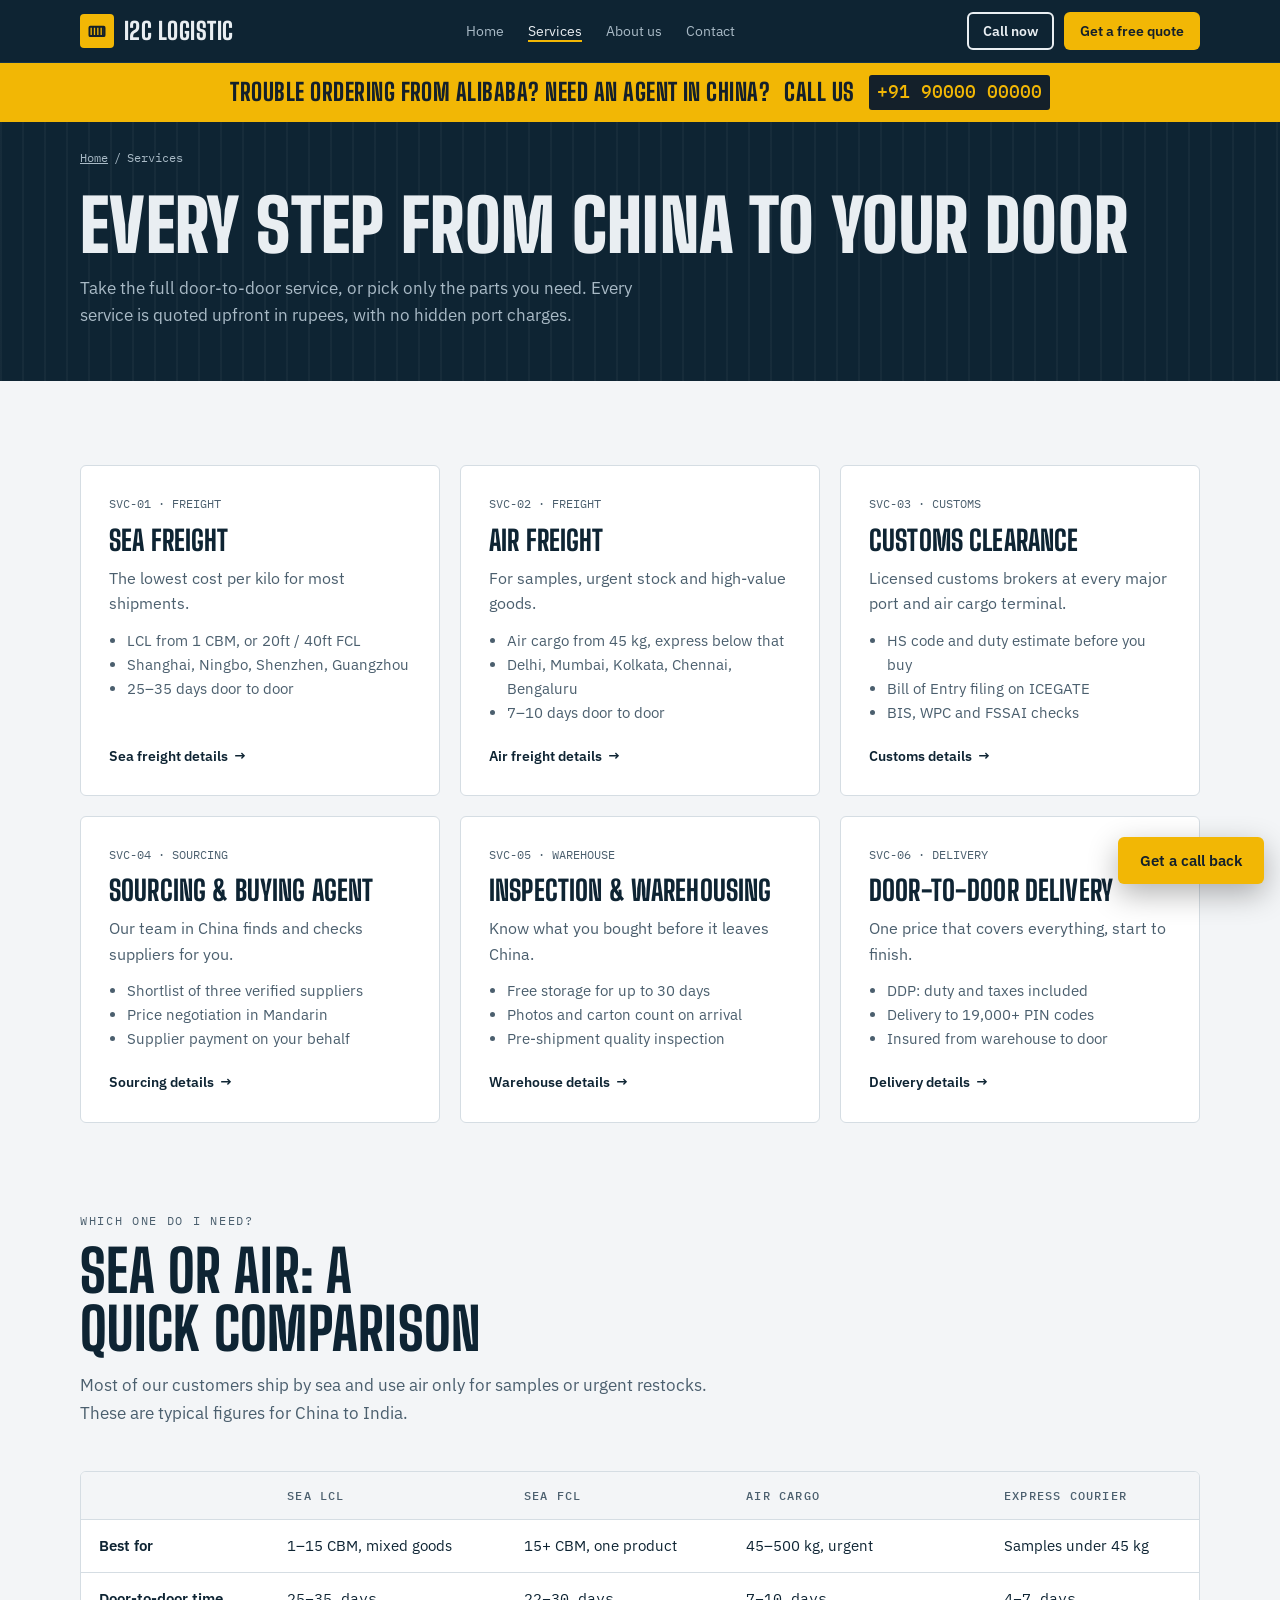
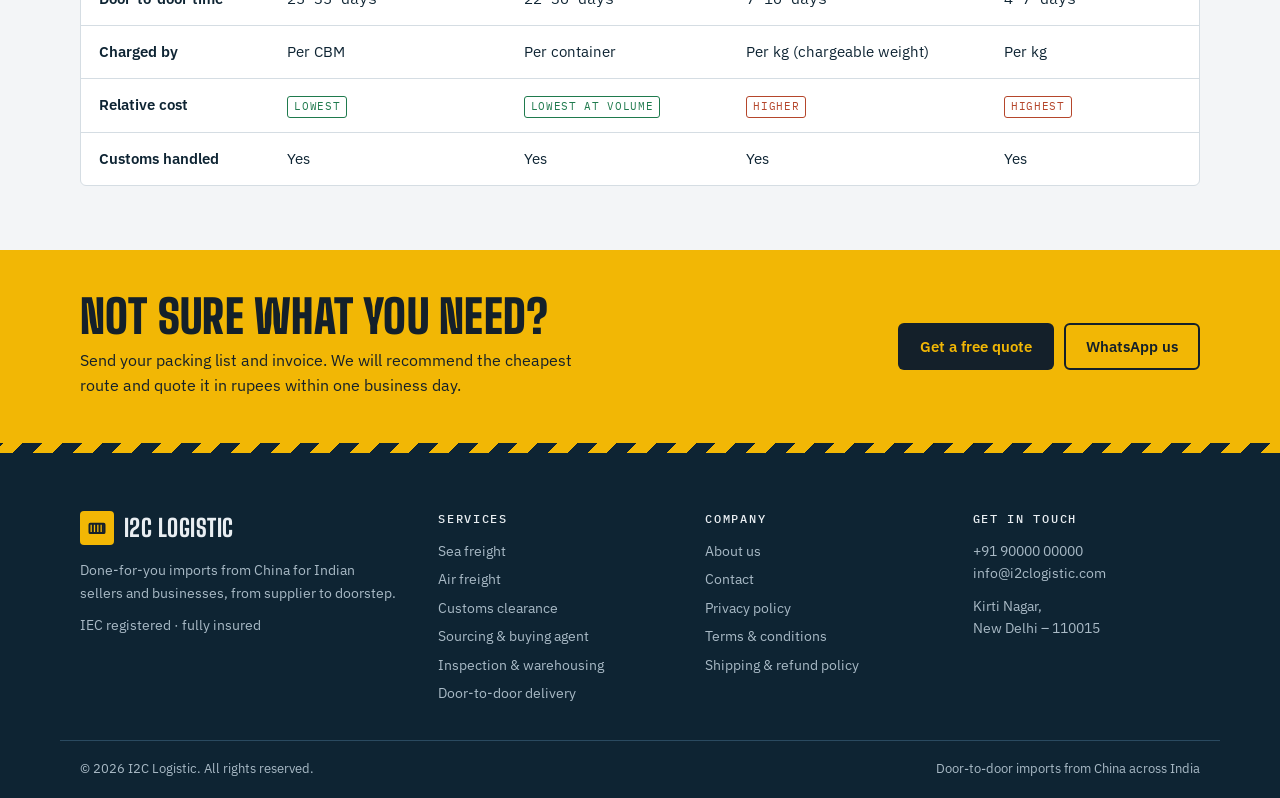
==== services.html @ 6a57fa71 "Add files via upload" ====
<!doctype html>
<html lang="en">
<head>
<meta charset="utf-8">
<meta name="viewport" content="width=device-width,initial-scale=1,viewport-fit=cover">
<title>Services · I2C Logistic</title>
<meta name="description" content="Sea freight, air freight, customs clearance, sourcing, inspection and door-to-door delivery from China to India.">
<link rel="preconnect" href="https://fonts.googleapis.com">
<link rel="preconnect" href="https://fonts.gstatic.com" crossorigin>
<link rel="stylesheet" href="https://fonts.googleapis.com/css2?family=Big+Shoulders+Display:wght@600;800;900&family=IBM+Plex+Sans:wght@400;500;600&family=IBM+Plex+Mono:wght@400;500&display=swap">
<link rel="stylesheet" href="styles.css">
</head>
<body data-page="services">
<div id="site-header"></div>

<section class="page-head">
  <div class="wrap">
    <nav class="crumbs" aria-label="Breadcrumb"><a href="index.html">Home</a> / <span>Services</span></nav>
    <h1>Every step from China to your door</h1>
    <p>Take the full door-to-door service, or pick only the parts you need. Every service is quoted upfront in rupees, with no hidden port charges.</p>
  </div>
</section>

<section class="block">
  <div class="wrap">
    <div class="services">
      <a class="svc" href="service-sea-freight.html"><span class="code">SVC-01 · FREIGHT</span><h3>Sea freight</h3><p>The lowest cost per kilo for most shipments.</p>
        <ul><li>LCL from 1 CBM, or 20ft / 40ft FCL</li><li>Shanghai, Ningbo, Shenzhen, Guangzhou</li><li>25–35 days door to door</li></ul><span class="more">Sea freight details</span></a>
      <a class="svc" href="service-air-freight.html"><span class="code">SVC-02 · FREIGHT</span><h3>Air freight</h3><p>For samples, urgent stock and high-value goods.</p>
        <ul><li>Air cargo from 45 kg, express below that</li><li>Delhi, Mumbai, Kolkata, Chennai, Bengaluru</li><li>7–10 days door to door</li></ul><span class="more">Air freight details</span></a>
      <a class="svc" href="service-customs-clearance.html"><span class="code">SVC-03 · CUSTOMS</span><h3>Customs clearance</h3><p>Licensed customs brokers at every major port and air cargo terminal.</p>
        <ul><li>HS code and duty estimate before you buy</li><li>Bill of Entry filing on ICEGATE</li><li>BIS, WPC and FSSAI checks</li></ul><span class="more">Customs details</span></a>
      <a class="svc" href="service-sourcing.html"><span class="code">SVC-04 · SOURCING</span><h3>Sourcing &amp; buying agent</h3><p>Our team in China finds and checks suppliers for you.</p>
        <ul><li>Shortlist of three verified suppliers</li><li>Price negotiation in Mandarin</li><li>Supplier payment on your behalf</li></ul><span class="more">Sourcing details</span></a>
      <a class="svc" href="service-inspection-warehousing.html"><span class="code">SVC-05 · WAREHOUSE</span><h3>Inspection &amp; warehousing</h3><p>Know what you bought before it leaves China.</p>
        <ul><li>Free storage for up to 30 days</li><li>Photos and carton count on arrival</li><li>Pre-shipment quality inspection</li></ul><span class="more">Warehouse details</span></a>
      <a class="svc" href="service-door-delivery.html"><span class="code">SVC-06 · DELIVERY</span><h3>Door-to-door delivery</h3><p>One price that covers everything, start to finish.</p>
        <ul><li>DDP: duty and taxes included</li><li>Delivery to 19,000+ PIN codes</li><li>Insured from warehouse to door</li></ul><span class="more">Delivery details</span></a>
    </div>
  </div>
</section>

<section class="block tight" style="padding-top:0">
  <div class="wrap">
    <div class="sec-head">
      <span class="eyebrow">Which one do I need?</span>
      <h2>Sea or air: a quick comparison</h2>
      <p>Most of our customers ship by sea and use air only for samples or urgent restocks. These are typical figures for China to India.</p>
    </div>
    <div class="table-wrap">
      <table>
        <thead><tr><th></th><th>Sea LCL</th><th>Sea FCL</th><th>Air cargo</th><th>Express courier</th></tr></thead>
        <tbody>
          <tr><td>Best for</td><td>1–15 CBM, mixed goods</td><td>15+ CBM, one product</td><td>45–500 kg, urgent</td><td>Samples under 45 kg</td></tr>
          <tr><td>Door-to-door time</td><td class="num">25–35 days</td><td class="num">22–30 days</td><td class="num">7–10 days</td><td class="num">4–7 days</td></tr>
          <tr><td>Charged by</td><td>Per CBM</td><td>Per container</td><td>Per kg (chargeable weight)</td><td>Per kg</td></tr>
          <tr><td>Relative cost</td><td><span class="pill">Lowest</span></td><td><span class="pill">Lowest at volume</span></td><td><span class="pill warn">Higher</span></td><td><span class="pill warn">Highest</span></td></tr>
          <tr><td>Customs handled</td><td>Yes</td><td>Yes</td><td>Yes</td><td>Yes</td></tr>
        </tbody>
      </table>
    </div>
  </div>
</section>

<section class="cta-band">
  <div class="wrap">
    <div><h2>Not sure what you need?</h2><p>Send your packing list and invoice. We will recommend the cheapest route and quote it in rupees within one business day.</p></div>
    <div class="acts"><a class="btn btn-navy" href="contact.html#quote">Get a free quote</a><a class="btn btn-ghost" data-wa href="#" target="_blank" rel="noopener">WhatsApp us</a></div>
  </div>
</section>

<div id="site-footer"></div>
<script src="site.js"></script>
</body>
</html>
---- styles.css ----
/* I2C Logistic — shared styles.
   Layout: a port-side site. Navy harbour ground, cargo-yellow hazard accent, manifest/bill-of-lading details set in mono. */
:root{
  --bg:#F3F5F7;
  --surface:#FFFFFF;
  --ink:#0E2433;
  --muted:#4B5F6E;
  --line:#D5DDE3;
  --navy:#0E2433;
  --navy-2:#163449;
  --navy-line:#2A4A60;
  --on-navy:#E9EEF2;
  --on-navy-muted:#A9BAC6;
  --yellow:#F2B705;
  --on-yellow:#14202A;
  --rust:#B5462B;
  --ok:#1F7A4D;
  --wa:#1FA855;
  --on-wa:#FFFFFF;
  --display:"Big Shoulders Display","Arial Narrow",Impact,sans-serif;
  --body:"IBM Plex Sans",system-ui,-apple-system,"Segoe UI",sans-serif;
  --mono:"IBM Plex Mono",ui-monospace,Consolas,monospace;
  --r:6px;
  --wrap:1160px;
}
@media (prefers-color-scheme:dark){:root:not([data-theme="light"]){
  --bg:#0A1A25;--surface:#10232F;--ink:#E6ECF0;--muted:#9DB0BD;--line:#21394A;
  --navy:#06131C;--navy-2:#0F2533;--navy-line:#1E3A4D;--on-navy:#E9EEF2;--on-navy-muted:#93A7B5;
  --yellow:#F5C02A;--on-yellow:#14202A;--rust:#E07457;--ok:#4CC28A;color-scheme:dark}}
:root[data-theme="dark"]{
  --bg:#0A1A25;--surface:#10232F;--ink:#E6ECF0;--muted:#9DB0BD;--line:#21394A;
  --navy:#06131C;--navy-2:#0F2533;--navy-line:#1E3A4D;--on-navy:#E9EEF2;--on-navy-muted:#93A7B5;
  --yellow:#F5C02A;--on-yellow:#14202A;--rust:#E07457;--ok:#4CC28A;color-scheme:dark}

*{box-sizing:border-box}
html{scroll-behavior:smooth}
body{margin:0;background:var(--bg);color:var(--ink);font-family:var(--body);font-size:16px;line-height:1.6}
img{max-width:100%}
[hidden]{display:none!important}
.wrap{max-width:var(--wrap);margin-inline:auto;padding-inline:20px}
h1,h2,h3{font-family:var(--display);line-height:1;margin:0;text-wrap:balance;letter-spacing:.005em}
p{margin:0}
a{color:inherit}
.eyebrow{font-family:var(--mono);font-size:12px;letter-spacing:.14em;text-transform:uppercase;color:var(--muted)}
.btn{display:inline-flex;align-items:center;justify-content:center;gap:8px;font:600 15px/1 var(--body);padding:14px 20px;border-radius:var(--r);border:2px solid transparent;cursor:pointer;text-decoration:none;transition:transform .15s ease,background .15s ease}
.btn:hover{transform:translateY(-1px)}
.btn:focus-visible,input:focus-visible,select:focus-visible,summary:focus-visible,a:focus-visible{outline:3px solid var(--yellow);outline-offset:2px}
.btn-yellow{background:var(--yellow);color:var(--on-yellow)}
.btn-ghost{border-color:currentColor;background:transparent}
.btn-wa{background:var(--wa);color:var(--on-wa)}
@media (prefers-reduced-motion:reduce){html{scroll-behavior:auto}.btn{transition:none}}

/* hazard stripe */
.hazard{height:10px;background:repeating-linear-gradient(-45deg,var(--yellow) 0 14px,var(--navy) 14px 28px)}

/* header */
header{position:sticky;top:env(safe-area-inset-top,0px);z-index:20;background:var(--navy);color:var(--on-navy);border-bottom:1px solid var(--navy-2)}
.nav{display:flex;align-items:center;justify-content:space-between;gap:16px;padding-block:12px}
.logo{display:flex;align-items:center;gap:10px;text-decoration:none;font-family:var(--display);font-weight:800;font-size:24px;letter-spacing:.02em;text-transform:uppercase;color:var(--on-navy)}
.logo-mark{width:34px;height:34px;display:grid;place-items:center;background:var(--yellow);color:var(--on-yellow);border-radius:4px;flex:none}
.nav-links{display:flex;gap:24px;font-size:14px;align-items:center}
.nav-links a{text-decoration:none;color:var(--on-navy-muted)}
.nav-links a:hover,.nav-links a[aria-current]{color:var(--on-navy)}
.nav-links a[aria-current]{box-shadow:inset 0 -2px 0 var(--yellow)}
.nav-cta{display:flex;gap:10px}
.nav-cta .btn{padding:10px 14px;font-size:14px}
.nav-cta .btn-ghost{color:var(--on-navy)}
@media (max-width:900px){.nav-links{display:none}}
@media (max-width:520px){.nav-cta .btn-ghost{display:none}.logo{font-size:20px}}
.mnav{display:none;background:var(--navy-2);border-bottom:1px solid var(--navy-line)}
.mnav .wrap{display:flex;gap:18px;overflow-x:auto;padding-block:10px;font-size:14px;white-space:nowrap}
.mnav a{color:var(--on-navy-muted);text-decoration:none}
.mnav a[aria-current]{color:var(--yellow)}
@media (max-width:900px){.mnav{display:block}}

/* agent strip */
.strip{background:var(--yellow);color:var(--on-yellow)}
.strip .wrap{display:flex;flex-wrap:wrap;justify-content:center;gap:6px 14px;padding-block:10px;font-family:var(--display);font-weight:800;font-size:clamp(18px,2.4vw,24px);text-transform:uppercase;letter-spacing:.02em;text-align:center}
.strip b{font-family:var(--mono);font-weight:500;font-size:.75em;letter-spacing:0;align-self:center;background:var(--on-yellow);color:var(--yellow);padding:3px 8px;border-radius:3px}

/* hero */
.hero{background:var(--navy);color:var(--on-navy);position:relative;overflow:hidden}
.hero::before{content:"";position:absolute;inset:0;background:repeating-linear-gradient(90deg,rgba(255,255,255,.035) 0 2px,transparent 2px 22px);pointer-events:none}
.hero-grid{position:relative;display:grid;grid-template-columns:1.15fr .85fr;gap:48px;padding-block:64px 72px;align-items:start}
.hero-grid > *{min-width:0}
.hero h1{font-size:clamp(46px,7vw,92px);font-weight:900;text-transform:uppercase}
.hero h1 em{font-style:normal;color:var(--yellow)}
.hero .lede{margin-top:22px;max-width:56ch;color:var(--on-navy-muted);font-size:18px}
.hero .eyebrow{color:var(--yellow);margin-bottom:18px;display:block}
.hero-actions{display:flex;flex-wrap:wrap;gap:12px;margin-top:30px}
.hero-actions .btn-ghost{color:var(--on-navy)}
.callback{display:flex;flex-wrap:wrap;gap:8px;margin-top:28px;max-width:480px}
.callback .cc{font-family:var(--mono);background:var(--navy-2);border:1px solid var(--navy-line);border-radius:var(--r);padding:0 12px;display:flex;align-items:center;color:var(--on-navy-muted)}
.callback input{flex:1 1 180px;min-width:0;background:var(--navy-2);border:1px solid var(--navy-line);color:var(--on-navy);border-radius:var(--r);padding:13px 14px;font:16px var(--mono)}
.callback small{flex-basis:100%;color:var(--on-navy-muted);font-size:13px}
.callback-msg{flex-basis:100%;font-size:14px;color:var(--yellow)}

/* service-page hero is shorter */
.hero.svc-hero h1{font-size:clamp(42px,6vw,76px)}
.hero.svc-hero .hero-grid{padding-block:40px 64px}
.crumbs{position:relative;font-family:var(--mono);font-size:12px;color:var(--on-navy-muted);padding-top:26px;display:flex;flex-wrap:wrap;gap:6px}
.crumbs a{color:var(--on-navy-muted)}
.crumbs a:hover{color:var(--on-navy)}

/* manifest card */
.manifest{background:var(--surface);color:var(--ink);border-radius:var(--r);box-shadow:0 30px 60px -20px rgba(0,0,0,.5);font-family:var(--mono);font-size:13px;overflow:hidden;transform:rotate(1.2deg)}
.svc-hero .manifest{transform:none}
.manifest-head{display:flex;justify-content:space-between;align-items:center;gap:10px;padding:14px 18px;border-bottom:2px dashed var(--line)}
.manifest-head strong{font-family:var(--display);font-size:22px;letter-spacing:.04em;text-transform:uppercase}
.stamp{border:2px solid var(--ok);color:var(--ok);padding:2px 8px;font-size:11px;letter-spacing:.12em;text-transform:uppercase;transform:rotate(-6deg);border-radius:3px;white-space:nowrap}
.manifest dl{margin:0;display:grid;grid-template-columns:auto 1fr}
.manifest dt,.manifest dd{margin:0;padding:9px 18px;border-bottom:1px solid var(--line)}
.manifest dt{color:var(--muted);text-transform:uppercase;font-size:11px;letter-spacing:.1em;align-self:center}
.manifest dd{text-align:right;font-variant-numeric:tabular-nums}
.manifest dl > :nth-last-child(-n+2){border-bottom:0}
.route{display:flex;align-items:center;gap:10px;padding:16px 18px;background:var(--bg);border-top:1px solid var(--line)}
.route span{flex:none}
.route .track{flex:1;height:2px;background:repeating-linear-gradient(90deg,var(--muted) 0 6px,transparent 6px 12px);position:relative}
.route .ship{position:absolute;top:-9px;left:0;font-size:14px;animation:sail 6s ease-in-out infinite alternate}
@keyframes sail{to{left:calc(100% - 16px)}}
@media (prefers-reduced-motion:reduce){.route .ship{animation:none;left:55%}}
@media (max-width:900px){.hero-grid{grid-template-columns:1fr;padding-block:44px 56px}.manifest{transform:none}}

/* journey band */
.journey{background:var(--surface);border-bottom:1px solid var(--line)}
.journey ol{list-style:none;margin:0 auto;padding:0;display:grid;grid-template-columns:repeat(4,1fr)}
.journey li{padding:22px 20px;border-left:1px solid var(--line);display:flex;flex-direction:column;gap:4px}
.journey li:first-child{border-left:0}
.journey .k{font-family:var(--mono);font-size:11px;letter-spacing:.12em;text-transform:uppercase;color:var(--rust)}
.journey strong{font-family:var(--display);font-size:22px;text-transform:uppercase;letter-spacing:.02em}
.journey small{color:var(--muted);font-size:14px}
@media (max-width:760px){.journey ol{grid-template-columns:1fr 1fr}.journey li:nth-child(3){border-left:0}.journey li:nth-child(n+3){border-top:1px solid var(--line)}}

/* trust */
.trust{display:flex;flex-wrap:wrap;gap:10px 28px;justify-content:center;padding-block:22px;font-size:14px;color:var(--muted)}
.trust span{display:flex;align-items:center;gap:8px}
.trust span::before{content:"";width:8px;height:8px;background:var(--yellow);border:1px solid var(--on-yellow);transform:rotate(45deg)}

section.block{padding-block:84px}
section.block.tight{padding-block:64px}
.sec-head{max-width:640px;margin-bottom:44px}
.sec-head h2{font-size:clamp(36px,5vw,58px);font-weight:800;text-transform:uppercase;margin-top:10px}
.sec-head p{margin-top:14px;color:var(--muted);font-size:17px}
.sec-row{display:flex;flex-wrap:wrap;justify-content:space-between;align-items:end;gap:20px;margin-bottom:44px}
.sec-row .sec-head{margin-bottom:0}

/* services grid (home + overview + "more services") */
.services{display:grid;grid-template-columns:repeat(3,1fr);gap:20px}
.svc{background:var(--surface);border:1px solid var(--line);border-radius:var(--r);padding:28px;display:flex;flex-direction:column;gap:12px;text-decoration:none;color:var(--ink);transition:border-color .15s ease,transform .15s ease}
a.svc:hover{border-color:var(--ink);transform:translateY(-2px)}
.svc .code{font-family:var(--mono);font-size:12px;color:var(--muted)}
.svc h3{font-size:28px;font-weight:800;text-transform:uppercase}
.svc p{color:var(--muted)}
.svc .more{margin-top:auto;padding-top:8px;font-weight:600;font-size:14px;display:flex;align-items:center;gap:6px}
.svc .more::after{content:"→";transition:transform .15s ease}
a.svc:hover .more::after{transform:translateX(4px)}
.svc ul{margin:0;padding-left:18px;color:var(--muted);font-size:15px}
@media (max-width:960px){.services{grid-template-columns:1fr 1fr}}
@media (max-width:640px){.services{grid-template-columns:1fr}}
@media (prefers-reduced-motion:reduce){.svc,.svc .more::after{transition:none}}

/* categories */
.cats{margin-top:56px;display:grid;grid-template-columns:repeat(4,1fr);border:1px solid var(--line);border-radius:var(--r);overflow:hidden;background:var(--surface)}
.cat{padding:22px;border-left:1px solid var(--line);display:flex;flex-direction:column;gap:6px}
.cat:first-child{border-left:0}
.cat .hs{font-family:var(--mono);font-size:11px;color:var(--rust);letter-spacing:.06em}
.cat strong{font-size:17px}
.cat small{color:var(--muted)}
@media (max-width:860px){.cats{grid-template-columns:1fr 1fr}.cat:nth-child(3){border-left:0}.cat:nth-child(n+3){border-top:1px solid var(--line)}}
@media (max-width:440px){.cats{grid-template-columns:1fr}.cat{border-left:0}.cat+.cat{border-top:1px solid var(--line)}}

/* how it works (dark band) */
.how{background:var(--navy);color:var(--on-navy)}
.how .eyebrow{color:var(--yellow)}
.how .sec-head p{color:var(--on-navy-muted)}
.how-grid{display:grid;grid-template-columns:1fr 1fr;gap:40px}
.panel-title{font-family:var(--mono);font-size:12px;letter-spacing:.14em;text-transform:uppercase;color:var(--on-navy-muted);padding-bottom:12px;border-bottom:1px solid var(--navy-line);margin-bottom:6px}
.docs{list-style:none;margin:0;padding:0}
.docs li{display:grid;grid-template-columns:44px 1fr;gap:14px;padding:18px 0;border-bottom:1px solid var(--navy-line)}
.docs .ico{width:44px;height:44px;border:2px solid var(--yellow);color:var(--yellow);display:grid;place-items:center;font-family:var(--mono);font-size:12px;border-radius:4px}
.docs strong{font-family:var(--display);font-size:22px;text-transform:uppercase;letter-spacing:.02em;display:block}
.docs small{color:var(--on-navy-muted);font-size:14px}
.note{margin-top:18px;font-size:14px;color:var(--on-navy-muted);border-left:3px solid var(--yellow);padding-left:12px}
.steps{list-style:none;margin:0;padding:0;counter-reset:s}
.steps li{position:relative;padding:20px 0 20px 64px;border-bottom:1px solid var(--navy-line);counter-increment:s}
.steps li::before{content:counter(s);position:absolute;left:0;top:16px;width:44px;height:44px;background:var(--yellow);color:var(--on-yellow);display:grid;place-items:center;font-family:var(--display);font-weight:900;font-size:26px;border-radius:4px}
.steps strong{font-family:var(--display);font-size:24px;text-transform:uppercase;letter-spacing:.02em;display:block;margin-bottom:4px}
.steps p{color:var(--on-navy-muted);font-size:15px}
@media (max-width:860px){.how-grid{grid-template-columns:1fr}}

/* process timeline on service pages (horizontal, light) */
.timeline{list-style:none;margin:0;padding:0;display:grid;grid-template-columns:repeat(auto-fit,minmax(200px,1fr));gap:0;counter-reset:t;border-top:2px solid var(--ink)}
.timeline li{counter-increment:t;padding:20px 20px 0 0;display:flex;flex-direction:column;gap:6px}
.timeline li::before{content:"0" counter(t);font-family:var(--mono);font-size:12px;color:var(--rust);letter-spacing:.1em}
.timeline strong{font-family:var(--display);font-size:22px;text-transform:uppercase;letter-spacing:.02em;line-height:1.05}
.timeline p{color:var(--muted);font-size:15px}
.timeline .day{font-family:var(--mono);font-size:12px;color:var(--muted);background:var(--surface);border:1px solid var(--line);border-radius:3px;padding:2px 6px;align-self:flex-start}

/* included checklist */
.checks{display:grid;grid-template-columns:1fr 1fr;gap:0 40px;list-style:none;margin:0;padding:0}
.checks li{display:grid;grid-template-columns:22px 1fr;gap:12px;padding:16px 0;border-bottom:1px solid var(--line)}
.checks li::before{content:"";width:16px;height:16px;margin-top:4px;border:2px solid var(--ok);border-radius:3px;background:linear-gradient(var(--ok),var(--ok)) center/8px 8px no-repeat}
.checks strong{display:block}
.checks span{color:var(--muted);font-size:15px}
@media (max-width:700px){.checks{grid-template-columns:1fr}}

/* split layout */
.split{display:grid;grid-template-columns:.8fr 1.2fr;gap:56px;align-items:start}
.split > *{min-width:0}
@media (max-width:860px){.split{grid-template-columns:1fr;gap:28px}}

/* data table */
.table-wrap{overflow-x:auto;border:1px solid var(--line);border-radius:var(--r);background:var(--surface)}
table{width:100%;border-collapse:collapse;font-size:15px;min-width:560px}
th,td{text-align:left;padding:14px 18px;border-bottom:1px solid var(--line);vertical-align:top}
thead th{font-family:var(--mono);font-size:12px;letter-spacing:.1em;text-transform:uppercase;color:var(--muted);font-weight:500;background:var(--bg)}
tbody tr:last-child td{border-bottom:0}
td:first-child{font-weight:600}
td.num{font-family:var(--mono);font-variant-numeric:tabular-nums}
.pill{display:inline-block;font-family:var(--mono);font-size:11px;letter-spacing:.06em;text-transform:uppercase;border:1px solid currentColor;border-radius:3px;padding:1px 6px;color:var(--ok)}
.pill.warn{color:var(--rust)}

/* FAQ */
.faq{border-top:1px solid var(--line)}
.faq details{border-bottom:1px solid var(--line)}
.faq summary{cursor:pointer;list-style:none;padding:20px 40px 20px 0;font-weight:600;font-size:17px;position:relative}
.faq summary::-webkit-details-marker{display:none}
.faq summary::after{content:"+";position:absolute;right:4px;top:14px;font-family:var(--mono);font-size:24px;color:var(--rust)}
.faq details[open] summary::after{content:"−"}
.faq details p{padding:0 0 20px;color:var(--muted);max-width:68ch}

/* CTA band */
.cta-band{background:var(--yellow);color:var(--on-yellow)}
.cta-band .wrap{display:flex;flex-wrap:wrap;align-items:center;justify-content:space-between;gap:20px;padding-block:44px}
.cta-band h2{font-size:clamp(30px,4vw,46px);font-weight:900;text-transform:uppercase}
.cta-band p{margin-top:8px;max-width:52ch}
.cta-band .acts{display:flex;flex-wrap:wrap;gap:10px}
.btn-navy{background:var(--on-yellow);color:var(--yellow)}
.cta-band .btn-ghost{color:var(--on-yellow)}

/* proof */
.proof{display:grid;grid-template-columns:auto 1fr;gap:40px;align-items:center;background:var(--surface);border:1px solid var(--line);border-radius:var(--r);padding:40px}
.big{font-family:var(--display);font-weight:900;font-size:clamp(72px,11vw,140px);line-height:.85;color:var(--rust)}
.big small{display:block;font-size:.2em;letter-spacing:.12em;color:var(--muted);text-transform:uppercase;margin-top:8px;font-weight:600}
.proof blockquote{margin:0;font-size:clamp(19px,2.2vw,24px);line-height:1.45;max-width:46ch}
.proof cite{display:block;margin-top:16px;font-style:normal;font-size:14px;color:var(--muted)}
.proof cite b{color:var(--ink)}
@media (max-width:700px){.proof{grid-template-columns:1fr;padding:28px;gap:20px}}

/* quote */
.quote-grid{display:grid;grid-template-columns:.9fr 1.1fr;gap:48px;align-items:start}
.quote-grid > *{min-width:0}
.contact-list{display:flex;flex-direction:column;gap:12px;margin-top:28px}
.contact-list .btn{justify-content:flex-start}
form.card{background:var(--surface);border:1px solid var(--line);border-radius:var(--r);padding:28px;display:grid;grid-template-columns:1fr 1fr;gap:16px}
.field{display:flex;flex-direction:column;gap:6px;min-width:0}
label{font-size:13px;font-weight:600}
label span{font-weight:400;color:var(--muted)}
input,select{font:16px var(--body);color:var(--ink);background:var(--bg);border:1px solid var(--line);border-radius:var(--r);padding:12px 13px;width:100%}
input.bad{border-color:var(--rust)}
.cbm{grid-column:1/-1;border:1px dashed var(--line);border-radius:var(--r);padding:16px;display:grid;grid-template-columns:repeat(4,1fr) auto;gap:10px;align-items:end;background:var(--bg)}
.cbm .t{grid-column:1/-1;font-family:var(--mono);font-size:12px;letter-spacing:.1em;text-transform:uppercase;color:var(--muted)}
.cbm input{background:var(--surface);font-family:var(--mono)}
.cbm output{font-family:var(--mono);font-size:20px;font-variant-numeric:tabular-nums;white-space:nowrap;padding-bottom:8px}
@media (max-width:560px){.cbm{grid-template-columns:1fr 1fr}.cbm output{grid-column:1/-1}}
form .btn{grid-column:1/-1}
.form-foot{grid-column:1/-1;font-size:13px;color:var(--muted)}
.result{grid-column:1/-1;background:var(--bg);border:1px solid var(--ok);border-radius:var(--r);padding:16px;display:flex;flex-direction:column;gap:10px}
.result strong{color:var(--ok)}
@media (max-width:860px){.quote-grid{grid-template-columns:1fr}}
@media (max-width:480px){form.card{grid-template-columns:1fr;padding:20px}}

/* footer */
footer{background:var(--navy);color:var(--on-navy-muted);font-size:14px}
.foot{display:grid;grid-template-columns:1.4fr 1fr 1fr 1fr;gap:40px;padding-block:56px 36px}
.foot h4{font-family:var(--mono);font-size:12px;letter-spacing:.14em;text-transform:uppercase;color:var(--on-navy);margin:0 0 12px;font-weight:500}
.foot .logo{margin-bottom:12px}
.foot address{font-style:normal}
.foot ul{list-style:none;margin:0;padding:0;display:flex;flex-direction:column;gap:6px}
.foot ul a{text-decoration:none}
.foot ul a:hover{color:var(--on-navy)}
.legal{border-top:1px solid var(--navy-line);padding-block:18px;display:flex;flex-wrap:wrap;justify-content:space-between;gap:8px;font-size:13px}
@media (max-width:900px){.foot{grid-template-columns:1fr 1fr}}
@media (max-width:520px){.foot{grid-template-columns:1fr}}

/* simple page header (about, contact, legal) */
.page-head{background:var(--navy);color:var(--on-navy);position:relative;overflow:hidden}
.page-head::before{content:"";position:absolute;inset:0;background:repeating-linear-gradient(90deg,rgba(255,255,255,.035) 0 2px,transparent 2px 22px);pointer-events:none}
.page-head .wrap{position:relative;padding-block:0 52px}
.page-head h1{font-size:clamp(40px,6vw,72px);font-weight:900;text-transform:uppercase;margin-top:22px}
.page-head p{margin-top:14px;max-width:60ch;color:var(--on-navy-muted);font-size:17px}

/* legal prose */
.legal-grid{display:grid;grid-template-columns:240px 1fr;gap:56px;align-items:start}
.legal-grid > *{min-width:0}
.toc{position:sticky;top:calc(96px + env(safe-area-inset-top,0px));font-size:14px}
.toc ol{margin:12px 0 0;padding-left:20px;display:flex;flex-direction:column;gap:6px;color:var(--muted)}
.toc a{color:var(--muted);text-decoration:none}
.toc a:hover{color:var(--ink)}
.prose{max-width:72ch}
.prose h2{font-size:30px;font-weight:800;text-transform:uppercase;margin:44px 0 12px;scroll-margin-top:110px}
.prose h2:first-child{margin-top:0}
.prose p,.prose li{color:var(--ink)}
.prose p+p{margin-top:12px}
.prose ul{padding-left:20px;margin:12px 0;display:flex;flex-direction:column;gap:6px}
.prose .meta{font-family:var(--mono);font-size:13px;color:var(--muted);margin-bottom:28px;padding-bottom:16px;border-bottom:1px solid var(--line)}
.prose .callout{margin-top:16px;border-left:3px solid var(--yellow);background:var(--surface);padding:14px 16px;border-radius:0 var(--r) var(--r) 0;font-size:15px}
@media (max-width:860px){.legal-grid{grid-template-columns:1fr;gap:28px}.toc{position:static}}

/* contact cards */
.contact-cards{display:grid;grid-template-columns:repeat(4,1fr);gap:20px}
.cc-card{background:var(--surface);border:1px solid var(--line);border-radius:var(--r);padding:24px;display:flex;flex-direction:column;gap:8px;min-width:0}
.cc-card .eyebrow{color:var(--rust)}
.cc-card strong{font-size:18px;overflow-wrap:anywhere}
.cc-card span{color:var(--muted);font-size:14px}
.cc-card .btn{margin-top:auto;align-self:flex-start;padding:10px 14px;font-size:14px}
@media (max-width:960px){.contact-cards{grid-template-columns:1fr 1fr}}
@media (max-width:520px){.contact-cards{grid-template-columns:1fr}}
.field.full{grid-column:1/-1}

/* about */
.stats{display:grid;grid-template-columns:repeat(4,1fr);border:1px solid var(--line);border-radius:var(--r);background:var(--surface);overflow:hidden}
.stat{padding:26px;border-left:1px solid var(--line)}
.stat:first-child{border-left:0}
.stat b{display:block;font-family:var(--display);font-weight:900;font-size:clamp(40px,5vw,60px);line-height:1;color:var(--rust);font-variant-numeric:tabular-nums}
.stat span{color:var(--muted);font-size:14px}
@media (max-width:760px){.stats{grid-template-columns:1fr 1fr}.stat:nth-child(3){border-left:0}.stat:nth-child(n+3){border-top:1px solid var(--line)}}
.values{display:grid;grid-template-columns:repeat(3,1fr);gap:20px}
.values > div{border-top:2px solid var(--ink);padding-top:16px}
.values h3{font-size:24px;text-transform:uppercase;margin-bottom:8px}
.values p{color:var(--muted)}
@media (max-width:760px){.values{grid-template-columns:1fr}}

/* floating call */
.float{position:fixed;right:16px;bottom:calc(16px + env(safe-area-inset-bottom,0px));z-index:30;box-shadow:0 10px 30px rgba(0,0,0,.3)}
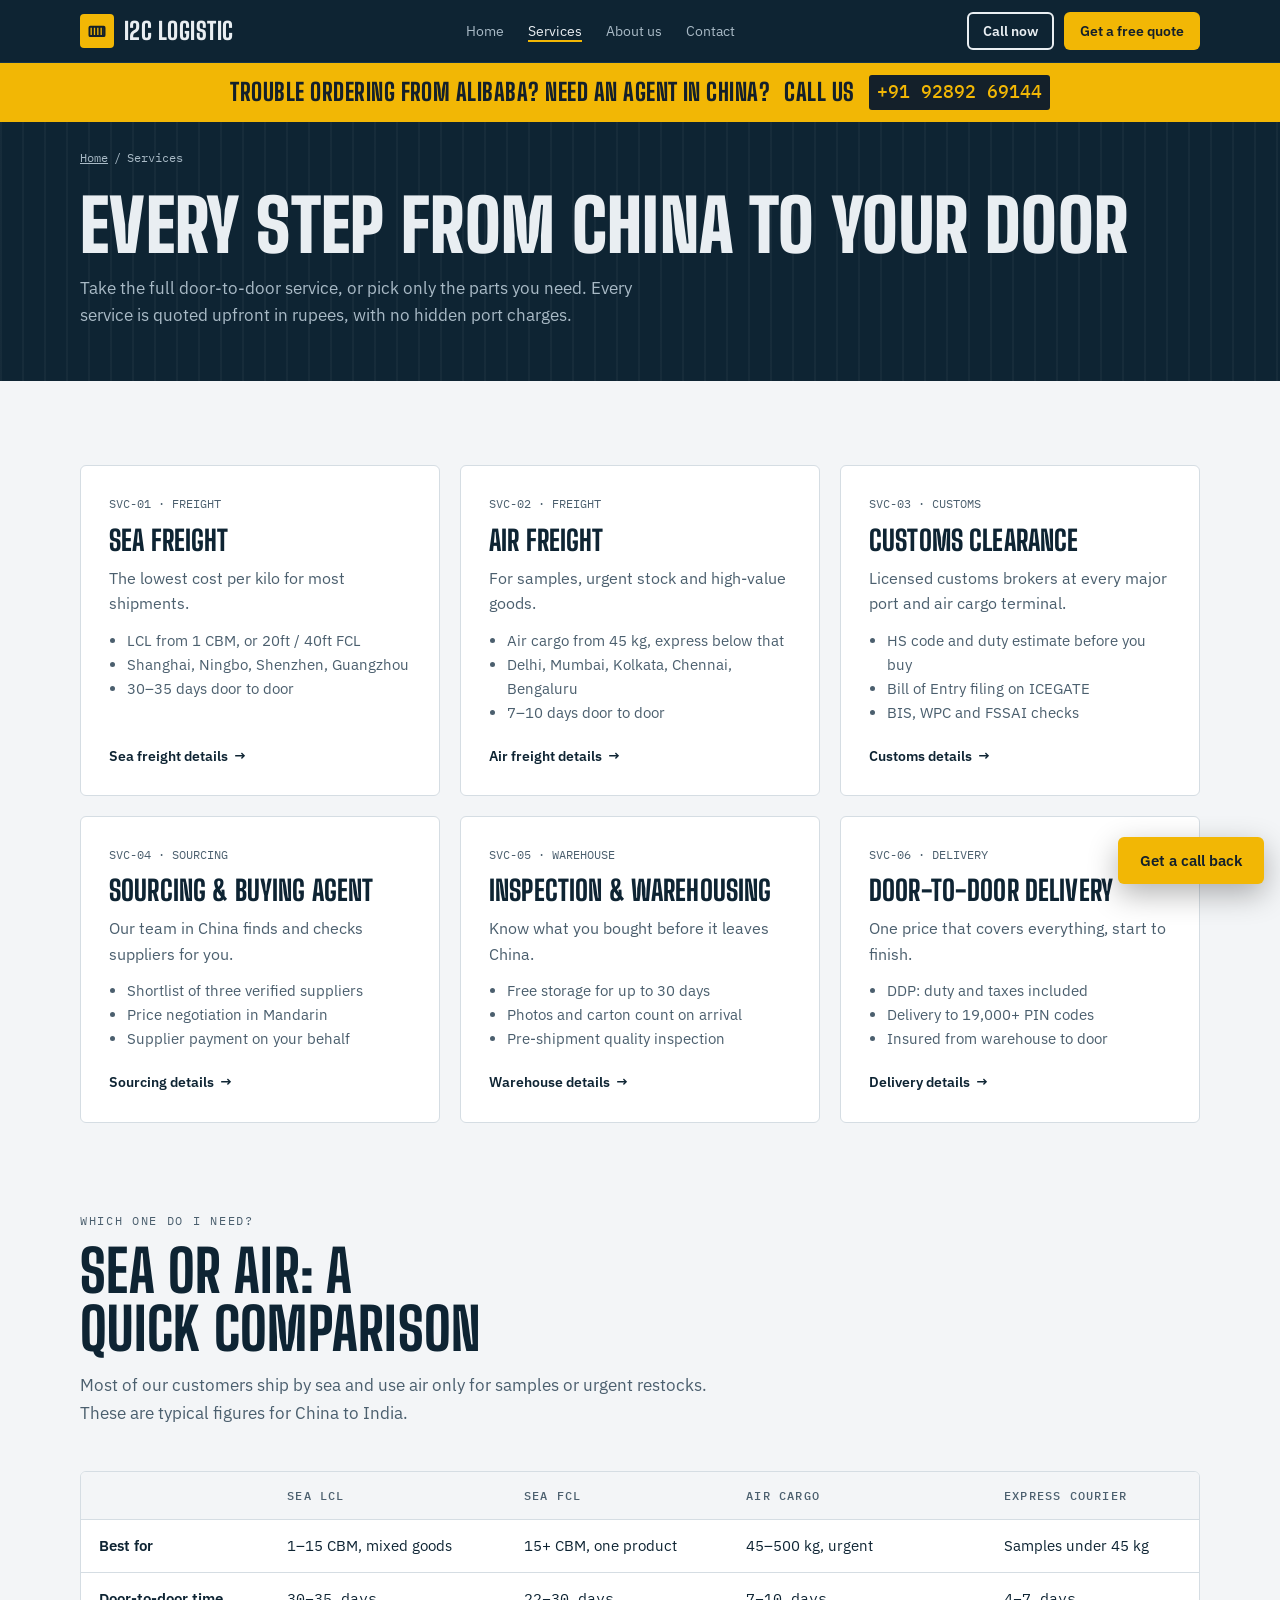
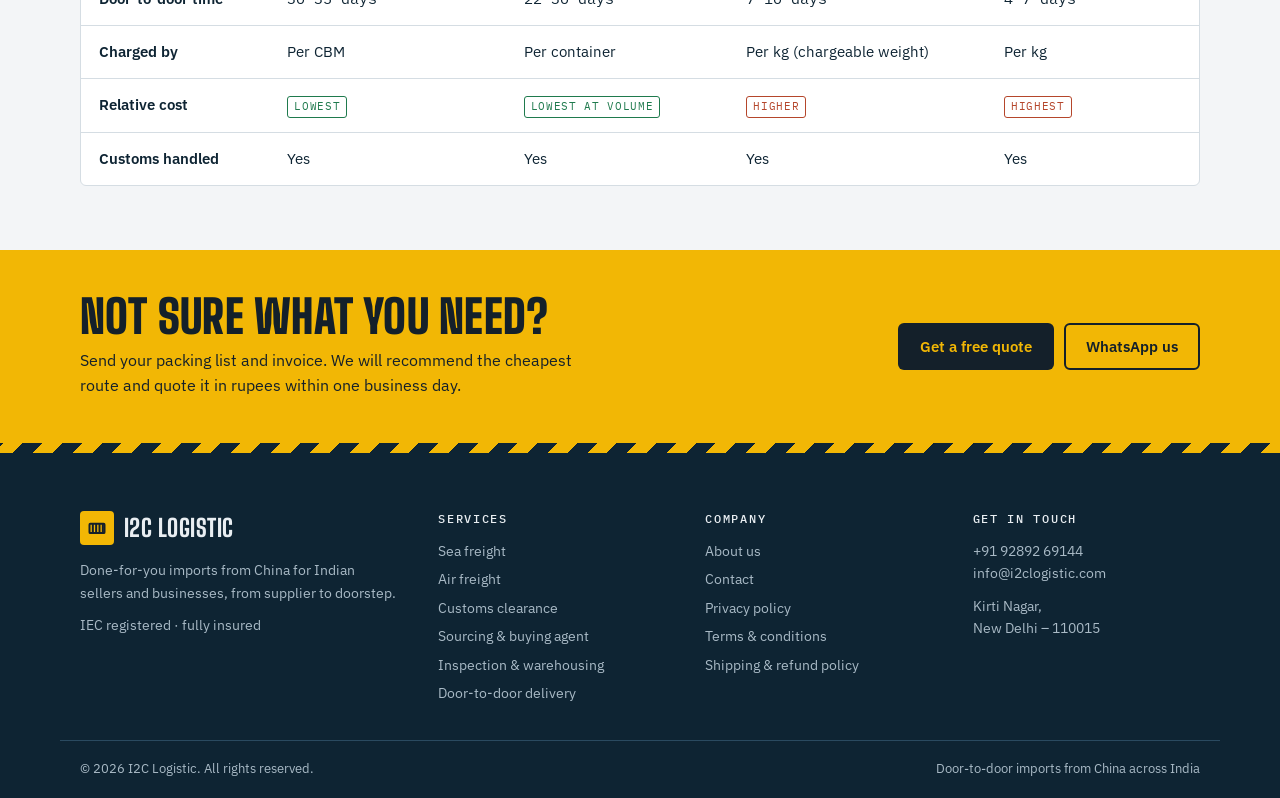
==== commit 736f6f57: "Add real phone/WhatsApp number, 10am-6pm hours, 30-35 day sea transit Co-Authored-By: Claude Opus 5." ====
--- a/services.html
+++ b/services.html
@@ -25,7 +25,7 @@
   <div class="wrap">
     <div class="services">
       <a class="svc" href="service-sea-freight.html"><span class="code">SVC-01 · FREIGHT</span><h3>Sea freight</h3><p>The lowest cost per kilo for most shipments.</p>
-        <ul><li>LCL from 1 CBM, or 20ft / 40ft FCL</li><li>Shanghai, Ningbo, Shenzhen, Guangzhou</li><li>25–35 days door to door</li></ul><span class="more">Sea freight details</span></a>
+        <ul><li>LCL from 1 CBM, or 20ft / 40ft FCL</li><li>Shanghai, Ningbo, Shenzhen, Guangzhou</li><li>30–35 days door to door</li></ul><span class="more">Sea freight details</span></a>
       <a class="svc" href="service-air-freight.html"><span class="code">SVC-02 · FREIGHT</span><h3>Air freight</h3><p>For samples, urgent stock and high-value goods.</p>
         <ul><li>Air cargo from 45 kg, express below that</li><li>Delhi, Mumbai, Kolkata, Chennai, Bengaluru</li><li>7–10 days door to door</li></ul><span class="more">Air freight details</span></a>
       <a class="svc" href="service-customs-clearance.html"><span class="code">SVC-03 · CUSTOMS</span><h3>Customs clearance</h3><p>Licensed customs brokers at every major port and air cargo terminal.</p>
@@ -52,7 +52,7 @@
         <thead><tr><th></th><th>Sea LCL</th><th>Sea FCL</th><th>Air cargo</th><th>Express courier</th></tr></thead>
         <tbody>
           <tr><td>Best for</td><td>1–15 CBM, mixed goods</td><td>15+ CBM, one product</td><td>45–500 kg, urgent</td><td>Samples under 45 kg</td></tr>
-          <tr><td>Door-to-door time</td><td class="num">25–35 days</td><td class="num">22–30 days</td><td class="num">7–10 days</td><td class="num">4–7 days</td></tr>
+          <tr><td>Door-to-door time</td><td class="num">30–35 days</td><td class="num">22–30 days</td><td class="num">7–10 days</td><td class="num">4–7 days</td></tr>
           <tr><td>Charged by</td><td>Per CBM</td><td>Per container</td><td>Per kg (chargeable weight)</td><td>Per kg</td></tr>
           <tr><td>Relative cost</td><td><span class="pill">Lowest</span></td><td><span class="pill">Lowest at volume</span></td><td><span class="pill warn">Higher</span></td><td><span class="pill warn">Highest</span></td></tr>
           <tr><td>Customs handled</td><td>Yes</td><td>Yes</td><td>Yes</td><td>Yes</td></tr>
